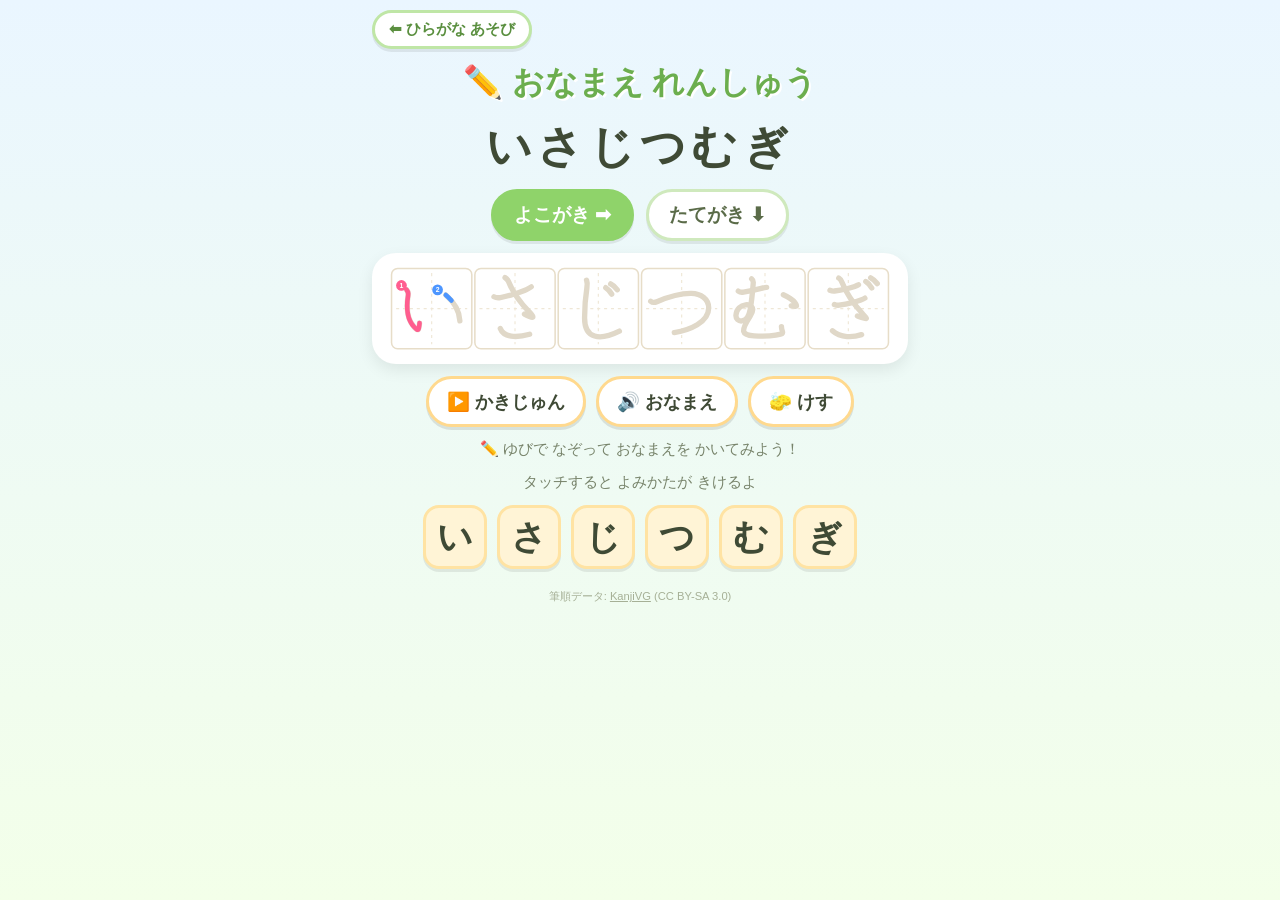
==== onamae/index.html @ 4b250a0a "Add name practice book (おなまえ れんしゅうちょう) New /onamae page for practicing writing the name いさじつむぎ, reus" ====
<!DOCTYPE html>
<html lang="ja">
<head>
<meta charset="UTF-8">
<meta name="viewport" content="width=device-width, initial-scale=1.0, user-scalable=no">
<title>おなまえ れんしゅうちょう</title>
<link rel="stylesheet" href="style.css">
</head>
<body>

<main id="app">
  <a class="home-link" href="../">⬅ ひらがな あそび</a>

  <h1>✏️ おなまえ れんしゅう</h1>
  <p class="name-big" id="name-big"></p>

  <!-- たて / よこ の きりかえ -->
  <div class="mode-row" role="group" aria-label="かきかたの きりかえ">
    <button id="mode-yoko" class="mode-btn is-on">よこがき ➡</button>
    <button id="mode-tate" class="mode-btn">たてがき ⬇</button>
  </div>

  <!-- れんしゅうシート -->
  <div class="sheet-wrap">
    <div id="sheet" class="horizontal"></div>
  </div>

  <div class="tool-row">
    <button id="replay-btn" class="big-btn">▶️ かきじゅん</button>
    <button id="name-sound-btn" class="big-btn">🔊 おなまえ</button>
    <button id="clear-btn" class="big-btn">🧽 けす</button>
  </div>
  <p class="trace-hint">✏️ ゆびで なぞって おなまえを かいてみよう！</p>

  <!-- １もじずつ きく -->
  <p class="hint">タッチすると よみかたが きけるよ</p>
  <div id="char-chips"></div>

  <footer>
    筆順データ: <a href="http://kanjivg.tagaini.net" target="_blank" rel="noopener">KanjiVG</a>
    (CC BY-SA 3.0)
  </footer>
</main>

<script src="../strokes.js"></script>
<script src="app.js"></script>
</body>
</html>
---- onamae/style.css ----
* {
  margin: 0;
  padding: 0;
  box-sizing: border-box;
  -webkit-tap-highlight-color: transparent;
}

html {
  touch-action: manipulation;
}

body {
  font-family: "Hiragino Maru Gothic ProN", "BIZ UDPGothic", "Yu Gothic",
    "Noto Sans JP", sans-serif;
  background: linear-gradient(180deg, #eaf6ff 0%, #f3ffe9 100%);
  min-height: 100vh;
  color: #3f4a35;
  user-select: none;
  -webkit-user-select: none;
}

#app {
  max-width: 560px;
  margin: 0 auto;
  padding: 10px 12px 28px;
  display: flex;
  flex-direction: column;
  gap: 12px;
}

.home-link {
  align-self: flex-start;
  font-size: 0.95rem;
  font-weight: bold;
  color: #5a8f3f;
  text-decoration: none;
  background: #fff;
  border: 3px solid #bfe6a6;
  border-radius: 999px;
  padding: 6px 14px;
  box-shadow: 0 3px 0 rgba(0, 0, 0, 0.08);
}

h1 {
  text-align: center;
  font-size: clamp(1.3rem, 5vw, 2rem);
  color: #6cae4e;
  text-shadow: 2px 2px 0 #fff;
}

.name-big {
  text-align: center;
  font-size: clamp(1.8rem, 9vw, 2.8rem);
  font-weight: bold;
  letter-spacing: 0.12em;
  color: #3f4a35;
}

.hint {
  text-align: center;
  font-size: 0.95rem;
  color: #77836a;
}

/* たて/よこ きりかえ */
.mode-row {
  display: flex;
  justify-content: center;
  gap: 12px;
}

.mode-btn {
  font-family: inherit;
  font-size: clamp(1rem, 4.2vw, 1.2rem);
  font-weight: bold;
  color: #5a6b48;
  background: #fff;
  border: 3px solid #cfe9bd;
  border-radius: 999px;
  padding: 10px 20px;
  cursor: pointer;
  box-shadow: 0 3px 0 rgba(0, 0, 0, 0.08);
  transition: transform 0.1s;
}

.mode-btn:active {
  transform: translateY(2px);
}

.mode-btn.is-on {
  background: #8fd36a;
  border-color: #8fd36a;
  color: #fff;
}

/* れんしゅうシート */
.sheet-wrap {
  background: #fff;
  border-radius: 24px;
  padding: 14px;
  box-shadow: 0 6px 16px rgba(0, 0, 0, 0.08);
  display: flex;
  justify-content: center;
  overflow: auto;
}

#sheet {
  position: relative;
}

#sheet.horizontal {
  width: min(90vw, 500px);
  aspect-ratio: 6 / 1;
}

#sheet.vertical {
  height: min(66vh, 520px);
  aspect-ratio: 1 / 6;
}

#sheet svg,
#sheet canvas {
  position: absolute;
  inset: 0;
  width: 100%;
  height: 100%;
}

#sheet canvas {
  touch-action: none;
  cursor: crosshair;
}

.tool-row {
  display: flex;
  justify-content: center;
  flex-wrap: wrap;
  gap: 10px;
}

.big-btn {
  font-family: inherit;
  font-size: clamp(0.95rem, 3.8vw, 1.15rem);
  font-weight: bold;
  color: #3f4a35;
  background: #fff;
  border: 3px solid #ffd98e;
  border-radius: 999px;
  padding: 10px 18px;
  cursor: pointer;
  box-shadow: 0 3px 0 rgba(0, 0, 0, 0.1);
  transition: transform 0.1s;
}

.big-btn:active {
  transform: translateY(2px);
}

.trace-hint {
  text-align: center;
  font-size: 0.95rem;
  color: #77836a;
}

/* もじチップ */
#char-chips {
  display: flex;
  justify-content: center;
  flex-wrap: wrap;
  gap: 10px;
}

.char-chip {
  font-family: inherit;
  font-size: clamp(1.6rem, 8vw, 2.2rem);
  font-weight: bold;
  color: #3f4a35;
  background: #fff4d6;
  border: 3px solid #ffe3a3;
  border-radius: 16px;
  width: clamp(50px, 14vw, 64px);
  height: clamp(50px, 14vw, 64px);
  cursor: pointer;
  box-shadow: 0 3px 0 rgba(0, 0, 0, 0.08);
  transition: transform 0.1s;
}

.char-chip:active {
  transform: translateY(2px);
}

footer {
  text-align: center;
  font-size: 0.7rem;
  color: #a6b096;
  margin-top: 8px;
}

footer a {
  color: inherit;
}

@media (prefers-reduced-motion: reduce) {
  .mode-btn,
  .big-btn,
  .char-chip {
    transition: none;
  }
}
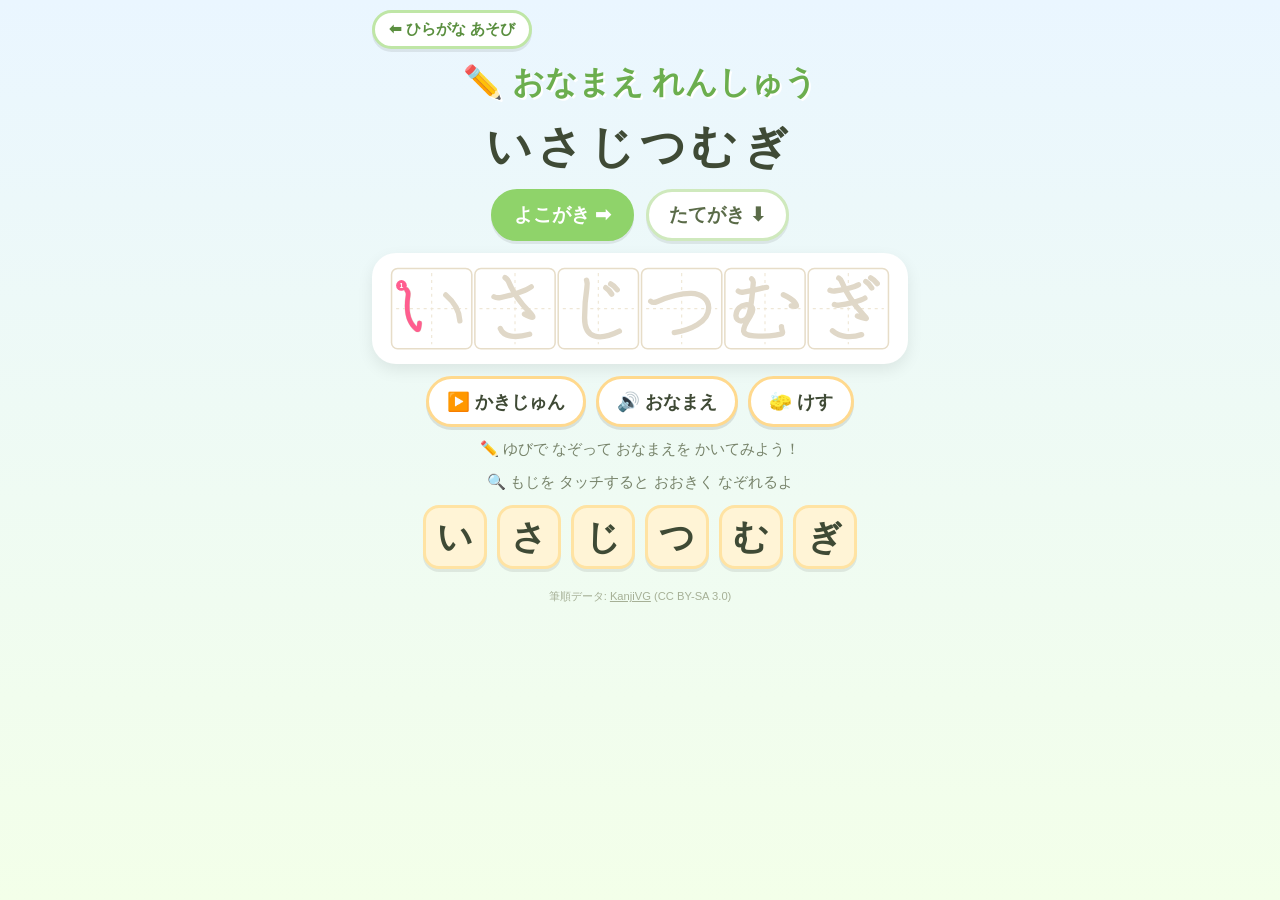
==== commit a1cdb555: "Add large single-character practice to name book Tapping a character opens a full-size tracing scree" ====
--- a/onamae/index.html
+++ b/onamae/index.html
@@ -32,8 +32,8 @@
   </div>
   <p class="trace-hint">✏️ ゆびで なぞって おなまえを かいてみよう！</p>
 
-  <!-- １もじずつ きく -->
-  <p class="hint">タッチすると よみかたが きけるよ</p>
+  <!-- １もじずつ おおきく れんしゅう -->
+  <p class="hint">🔍 もじを タッチすると おおきく なぞれるよ</p>
   <div id="char-chips"></div>
 
   <footer>
@@ -42,6 +42,29 @@
   </footer>
 </main>
 
+<!-- １もじを おおきく れんしゅうする がめん -->
+<section id="char-screen" hidden>
+  <div class="detail-top">
+    <button id="detail-back" class="big-btn">⬅ もどる</button>
+    <button id="detail-sound" class="big-btn">🔊 おと</button>
+  </div>
+
+  <div class="big-stage-wrap">
+    <div id="big-stage"></div>
+    <div class="stage-buttons">
+      <button id="detail-replay" class="big-btn">▶️ かきじゅん</button>
+      <button id="detail-clear" class="big-btn">🧽 けす</button>
+    </div>
+    <p class="trace-hint">✏️ おおきく なぞってみよう！</p>
+  </div>
+
+  <div class="nav-row">
+    <button id="detail-prev" class="big-btn">⬅ まえ</button>
+    <span id="detail-pos" class="detail-pos"></span>
+    <button id="detail-next" class="big-btn">つぎ ➡</button>
+  </div>
+</section>
+
 <script src="../strokes.js"></script>
 <script src="app.js"></script>
 </body>
--- a/onamae/style.css
+++ b/onamae/style.css
@@ -207,3 +207,74 @@
     transition: none;
   }
 }
+
+/* ---- １もじを おおきく れんしゅうする がめん ---- */
+#char-screen[hidden],
+#app[hidden] {
+  display: none;
+}
+
+#char-screen {
+  max-width: 520px;
+  margin: 0 auto;
+  padding: 12px 12px 28px;
+  display: flex;
+  flex-direction: column;
+  gap: 16px;
+}
+
+.detail-top {
+  display: flex;
+  justify-content: space-between;
+}
+
+.big-stage-wrap {
+  background: #fff;
+  border-radius: 24px;
+  padding: 16px;
+  box-shadow: 0 6px 16px rgba(0, 0, 0, 0.08);
+}
+
+#big-stage {
+  position: relative;
+  width: min(86vw, 420px);
+  aspect-ratio: 1;
+  margin: 0 auto;
+  background: #fffdf8;
+  border: 3px dashed #e7ddc8;
+  border-radius: 16px;
+  overflow: hidden;
+}
+
+#big-stage svg,
+#big-stage canvas {
+  position: absolute;
+  inset: 0;
+  width: 100%;
+  height: 100%;
+}
+
+#big-stage canvas {
+  touch-action: none;
+  cursor: crosshair;
+}
+
+.stage-buttons {
+  display: flex;
+  justify-content: center;
+  gap: 12px;
+  margin-top: 14px;
+}
+
+.nav-row {
+  display: flex;
+  align-items: center;
+  justify-content: space-between;
+  gap: 8px;
+}
+
+.detail-pos {
+  font-size: clamp(1.6rem, 8vw, 2.4rem);
+  font-weight: bold;
+  color: #6cae4e;
+}
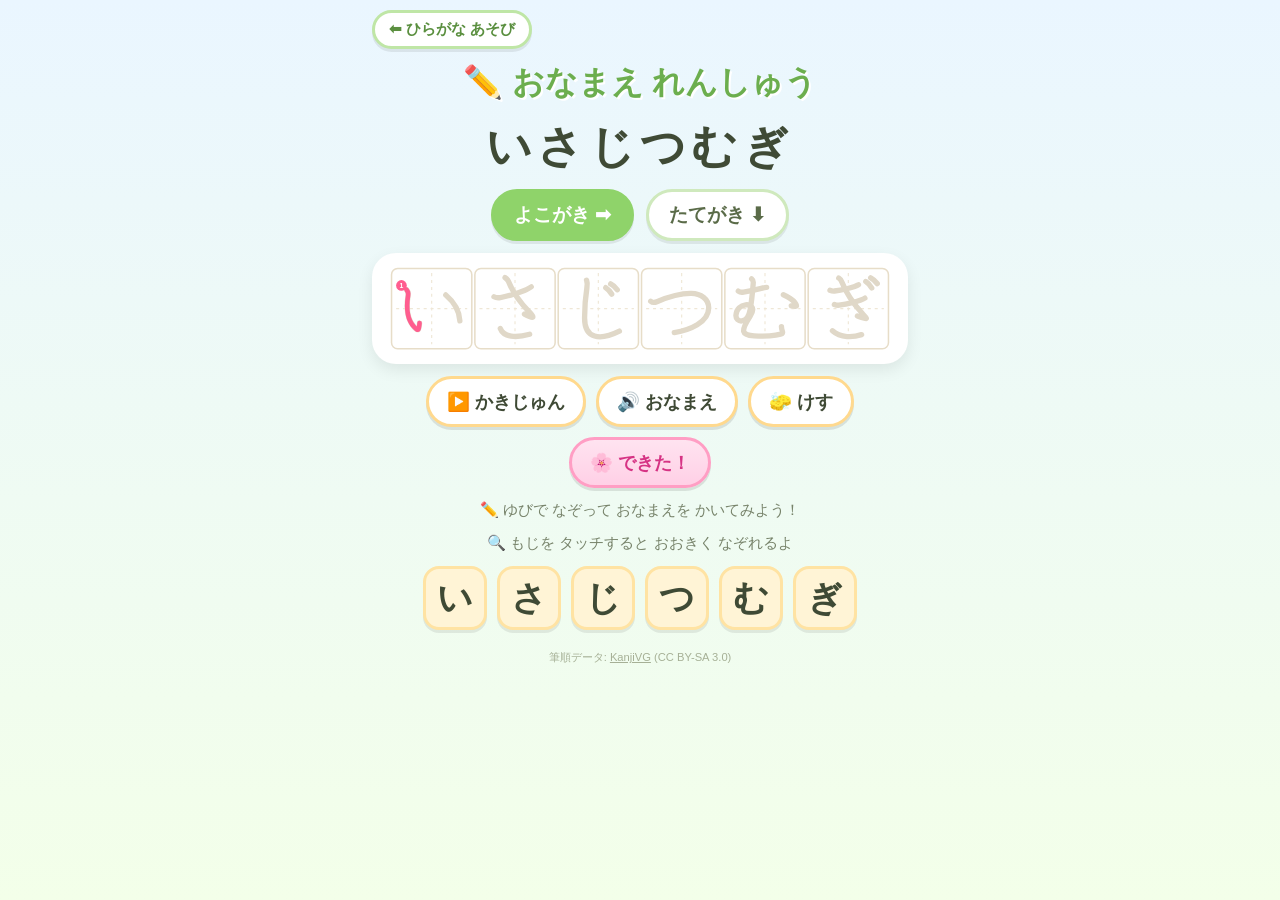
==== commit daae704c: "Add "できた！" reward celebration to name practice Pressing 🌸 できた！ on the name sheet or the big single-c" ====
--- a/onamae/index.html
+++ b/onamae/index.html
@@ -29,6 +29,7 @@
     <button id="replay-btn" class="big-btn">▶️ かきじゅん</button>
     <button id="name-sound-btn" class="big-btn">🔊 おなまえ</button>
     <button id="clear-btn" class="big-btn">🧽 けす</button>
+    <button id="sheet-done" class="big-btn done-btn">🌸 できた！</button>
   </div>
   <p class="trace-hint">✏️ ゆびで なぞって おなまえを かいてみよう！</p>
 
@@ -54,6 +55,7 @@
     <div class="stage-buttons">
       <button id="detail-replay" class="big-btn">▶️ かきじゅん</button>
       <button id="detail-clear" class="big-btn">🧽 けす</button>
+      <button id="detail-done" class="big-btn done-btn">🌸 できた！</button>
     </div>
     <p class="trace-hint">✏️ おおきく なぞってみよう！</p>
   </div>
@@ -65,6 +67,16 @@
   </div>
 </section>
 
+<!-- ごほうび（花丸＋紙吹雪）の えんしゅつ -->
+<div id="celebrate" class="celebrate" hidden>
+  <canvas id="confetti"></canvas>
+  <div class="celebrate-card">
+    <div class="hanamaru">💮</div>
+    <p class="celebrate-text">よくできたね！</p>
+    <button id="celebrate-close" class="big-btn">🙌 もういちど</button>
+  </div>
+</div>
+
 <script src="../strokes.js"></script>
 <script src="app.js"></script>
 </body>
--- a/onamae/style.css
+++ b/onamae/style.css
@@ -278,3 +278,72 @@
   font-weight: bold;
   color: #6cae4e;
 }
+
+/* ---- ごほうび（花丸＋紙吹雪） ---- */
+.done-btn {
+  border-color: #ff9ec4;
+  background: linear-gradient(180deg, #ffe3f0 0%, #ffd0e6 100%);
+  color: #d63384;
+}
+
+.celebrate[hidden] {
+  display: none;
+}
+
+.celebrate {
+  position: fixed;
+  inset: 0;
+  z-index: 100;
+  display: flex;
+  align-items: center;
+  justify-content: center;
+  background: rgba(60, 50, 40, 0.35);
+}
+
+#confetti {
+  position: absolute;
+  inset: 0;
+  width: 100%;
+  height: 100%;
+  pointer-events: none;
+}
+
+.celebrate-card {
+  position: relative;
+  background: #fff;
+  border-radius: 28px;
+  padding: 24px 28px 26px;
+  text-align: center;
+  box-shadow: 0 12px 30px rgba(0, 0, 0, 0.2);
+  animation: pop 0.4s cubic-bezier(0.2, 1.4, 0.5, 1);
+}
+
+.hanamaru {
+  font-size: clamp(4rem, 22vw, 6.5rem);
+  line-height: 1;
+  animation: spin-in 0.6s ease-out;
+}
+
+.celebrate-text {
+  font-size: clamp(1.4rem, 7vw, 2rem);
+  font-weight: bold;
+  color: #ff6fa3;
+  margin: 8px 0 18px;
+}
+
+@keyframes pop {
+  from { transform: scale(0.6); opacity: 0; }
+  to { transform: scale(1); opacity: 1; }
+}
+
+@keyframes spin-in {
+  from { transform: scale(0) rotate(-120deg); }
+  to { transform: scale(1) rotate(0); }
+}
+
+@media (prefers-reduced-motion: reduce) {
+  .celebrate-card,
+  .hanamaru {
+    animation: none;
+  }
+}
